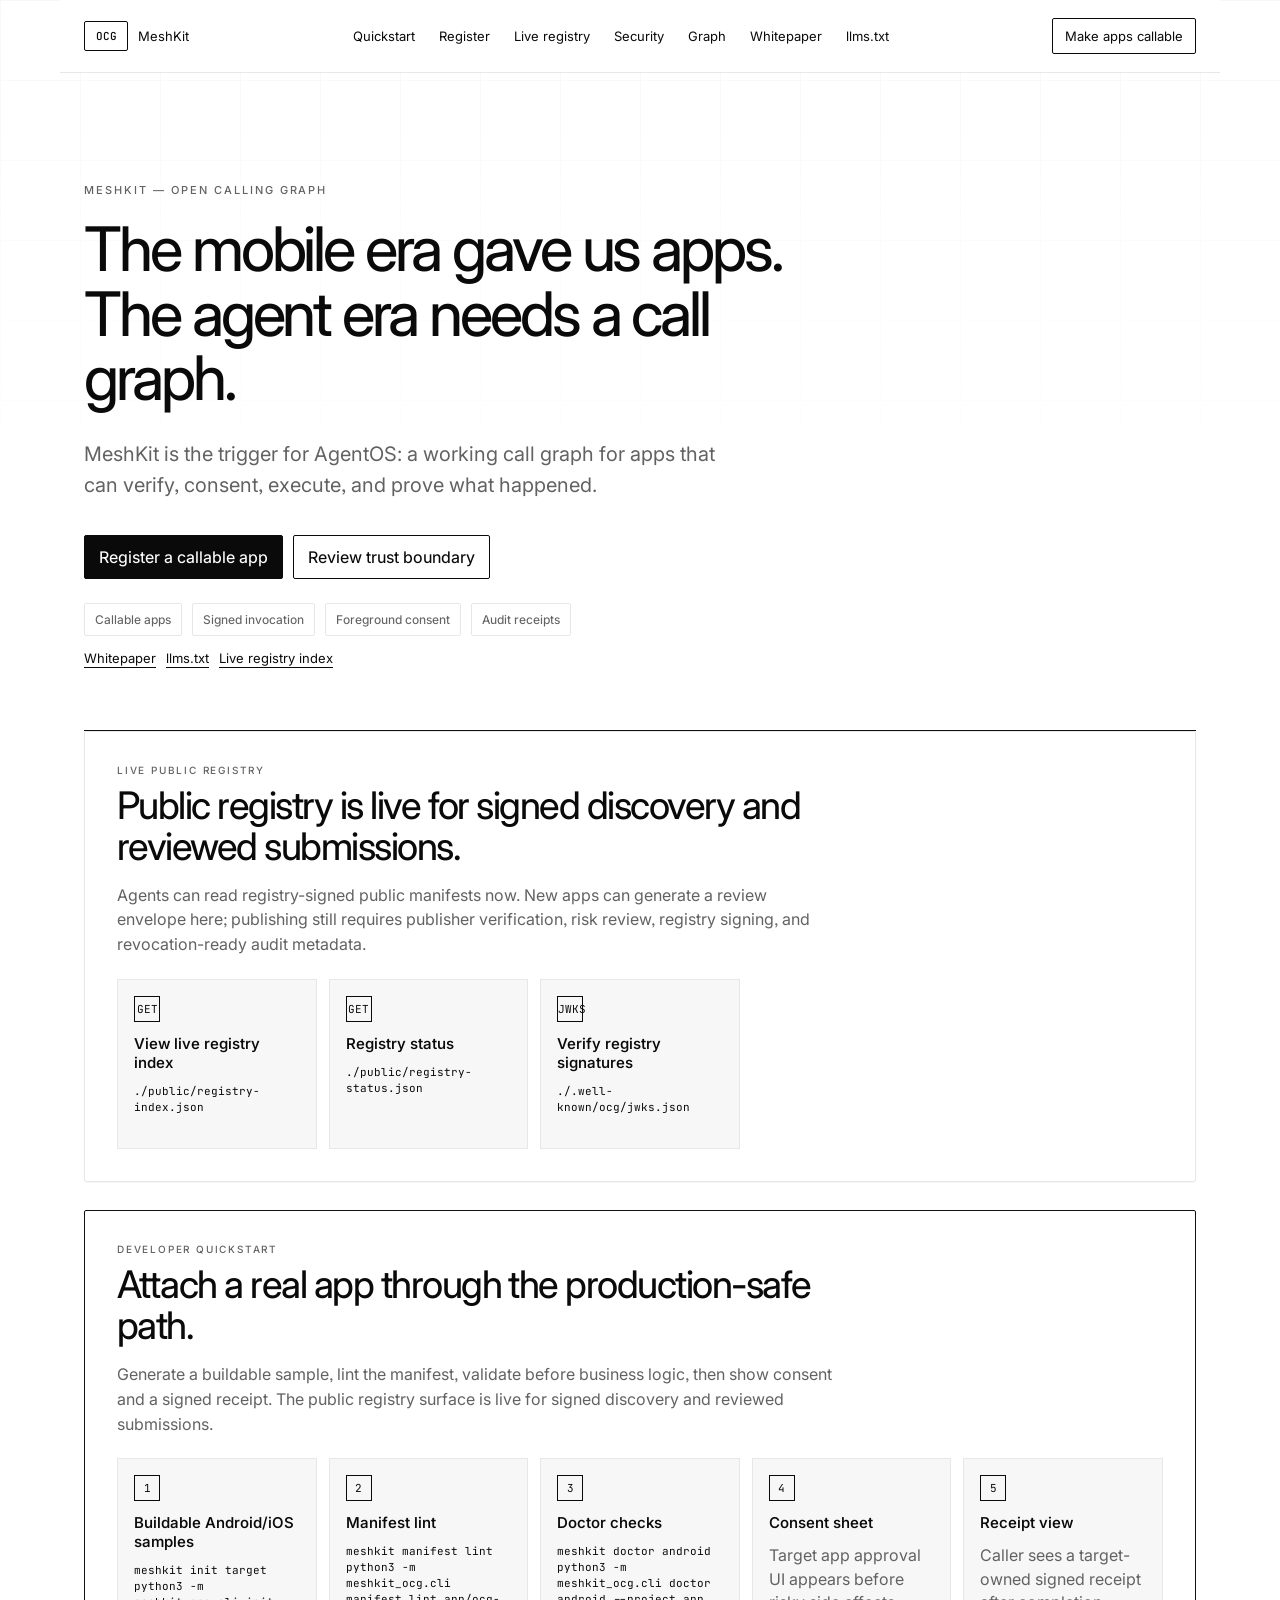
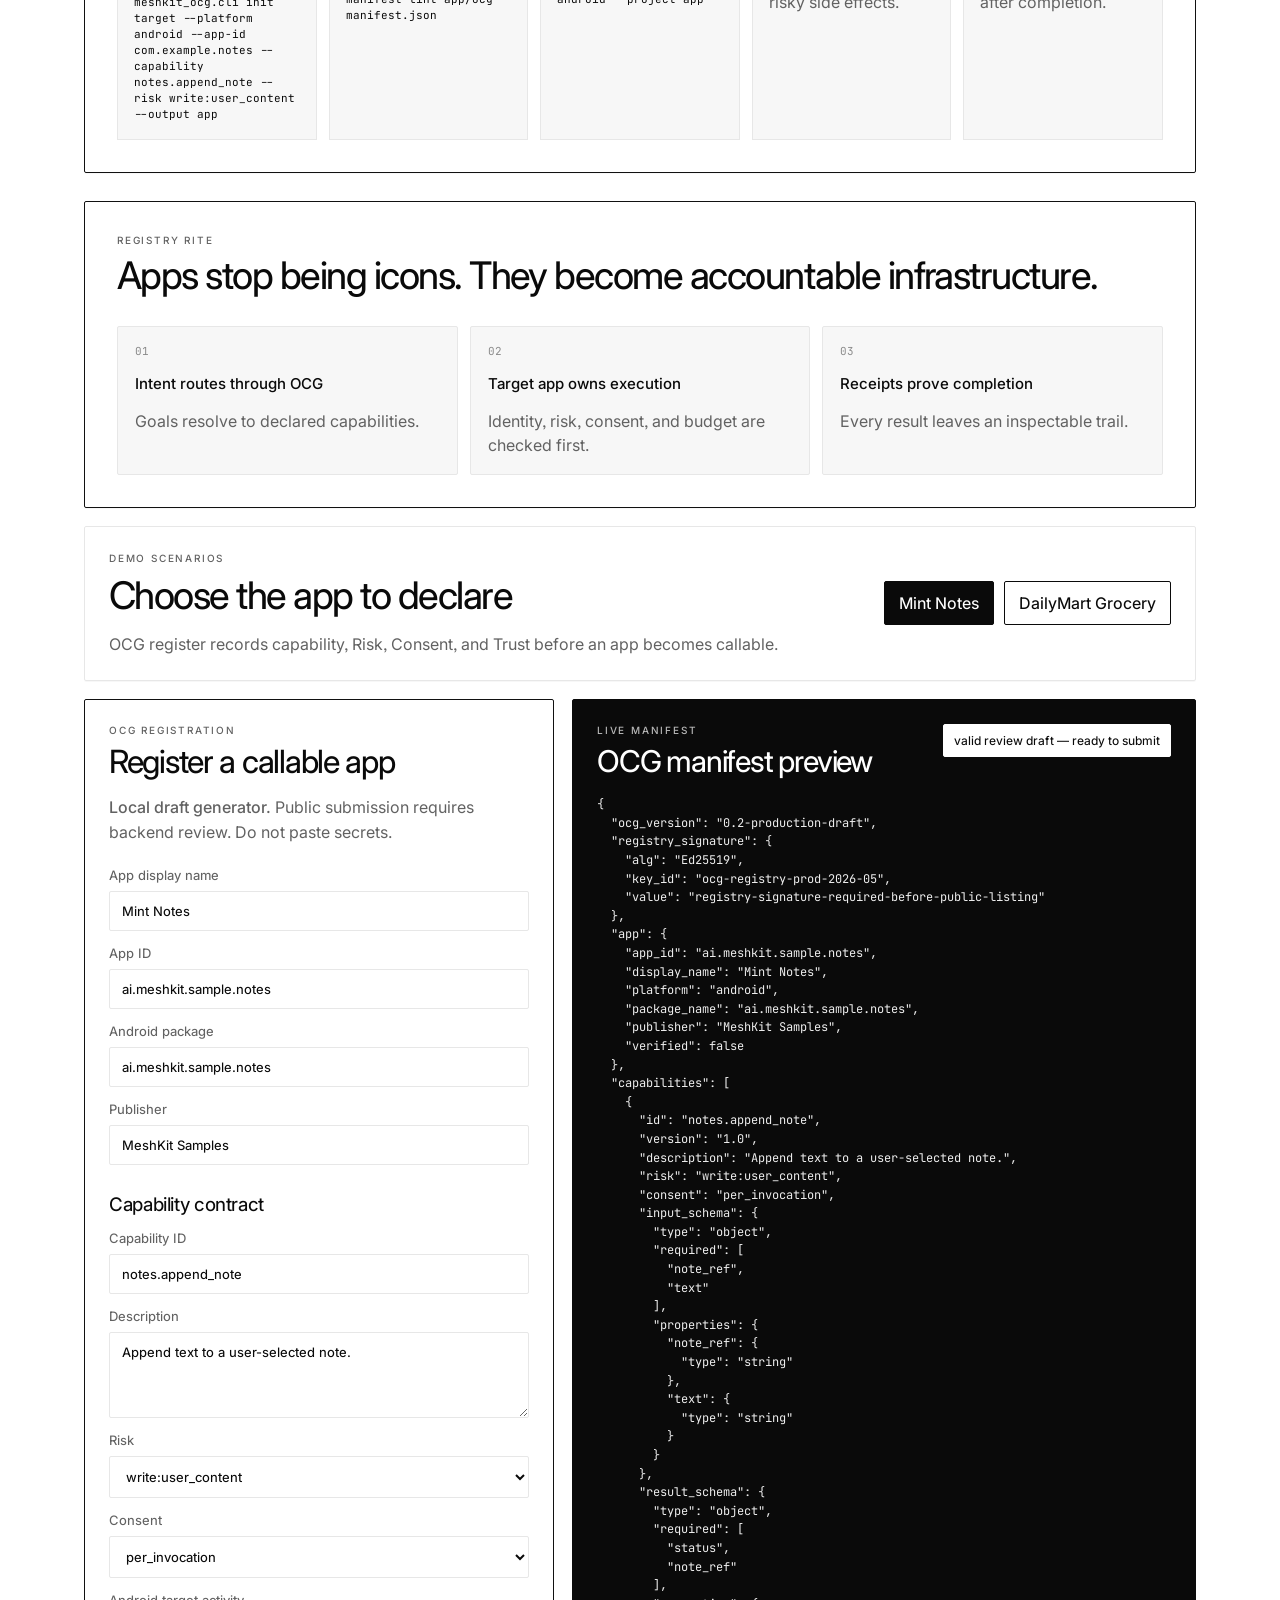
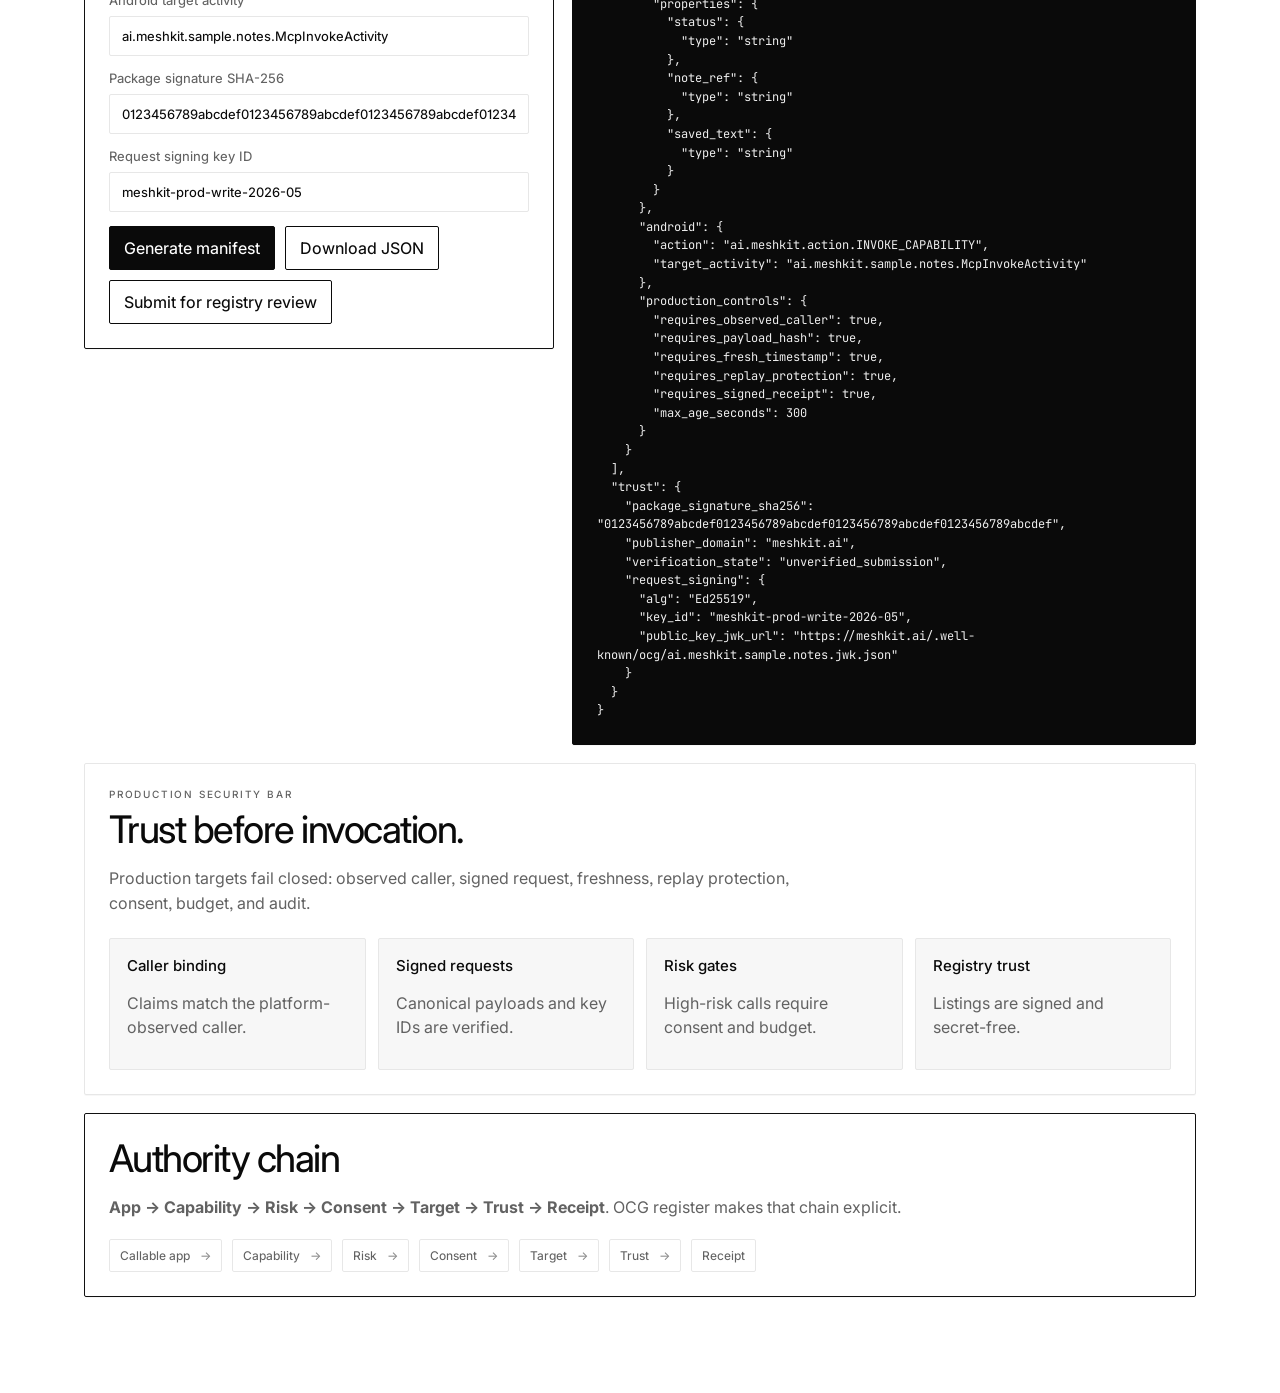
==== index.html @ a6827f31 "site: publish Open Calling Graph registry" ====
<!doctype html>
<html lang="en">
<head>
  <meta charset="utf-8" />
  <meta name="viewport" content="width=device-width, initial-scale=1" />
  <title>Open Calling Graph • MeshKit</title>
  <link rel="preconnect" href="https://fonts.googleapis.com" />
  <link rel="preconnect" href="https://fonts.gstatic.com" crossorigin />
  <link href="https://fonts.googleapis.com/css2?family=Inter:wght@300;400;500;600;700;800&family=JetBrains+Mono:wght@400;500;600&display=swap" rel="stylesheet" />
  <link rel="stylesheet" href="./style.css?v=sacred-bw-3" />
</head>
<body data-scenario="notes">
  <div class="meshGlow meshGlowA"></div>
  <div class="meshGlow meshGlowB"></div>

  <header class="nav">
    <a class="brand" href="#top" aria-label="MeshKit home"><span class="mark">OCG</span><span>MeshKit</span></a>
    <nav aria-label="Primary navigation">
      <a href="#quickstart">Quickstart</a>
      <a href="#register">Register</a>
      <a href="#live-registry">Live registry</a>
      <a href="#security">Security</a>
      <a href="#graph">Graph</a>
      <a href="./whitepaper.html">Whitepaper</a>
      <a href="./llms.txt">llms.txt</a>
    </nav>
    <a class="navCta" href="#register">Make apps callable</a>
  </header>

  <main id="top">
    <section class="hero">
      <p class="eyebrow">MeshKit — Open Calling Graph</p>
      <h1>The mobile era gave us apps. The agent era needs a call graph.</h1>
      <p class="lede">MeshKit is the trigger for AgentOS: a working call graph for apps that can verify, consent, execute, and prove what happened.</p>
      <div class="heroActions">
        <a class="primaryCta" href="#register">Register a callable app</a>
        <a class="secondaryCta" href="#security">Review trust boundary</a>
      </div>
      <div class="heroPills" aria-label="Open Calling Graph promises">
        <span>Callable apps</span><span>Signed invocation</span><span>Foreground consent</span><span>Audit receipts</span>
      </div>
      <div class="publicFiles" aria-label="Public OCG artifacts">
        <a href="./whitepaper.html">Whitepaper</a>
        <a href="./llms.txt">llms.txt</a>
        <a href="./public/registry-index.json">Live registry index</a>
      </div>
    </section>

    <section class="card xl liveRegistry" id="live-registry">
      <div class="sectionHeader wide">
        <p class="eyebrow compact">Live public registry</p>
        <h2>Public registry is live for signed discovery and reviewed submissions.</h2>
        <p>Agents can read registry-signed public manifests now. New apps can generate a review envelope here; publishing still requires publisher verification, risk review, registry signing, and revocation-ready audit metadata.</p>
      </div>
      <div class="quickstart-grid">
        <article class="quickstart-card"><span class="code-pill">GET</span><strong>View live registry index</strong><code>./public/registry-index.json</code></article>
        <article class="quickstart-card"><span class="code-pill">GET</span><strong>Registry status</strong><code>./public/registry-status.json</code></article>
        <article class="quickstart-card"><span class="code-pill">JWKS</span><strong>Verify registry signatures</strong><code>./.well-known/ocg/jwks.json</code></article>
      </div>
    </section>

    <section class="card xl developerQuickstart" id="quickstart">
      <div class="sectionHeader wide">
        <p class="eyebrow compact">Developer quickstart</p>
        <h2>Attach a real app through the production-safe path.</h2>
        <p>Generate a buildable sample, lint the manifest, validate before business logic, then show consent and a signed receipt. The public registry surface is live for signed discovery and reviewed submissions.</p>
      </div>
      <div class="quickstart-grid">
        <article class="quickstart-card"><span class="code-pill">1</span><strong>Buildable Android/iOS samples</strong><code>meshkit init target
python3 -m meshkit_ocg.cli init target --platform android --app-id com.example.notes --capability notes.append_note --risk write:user_content --output app</code></article>
        <article class="quickstart-card"><span class="code-pill">2</span><strong>Manifest lint</strong><code>meshkit manifest lint
python3 -m meshkit_ocg.cli manifest lint app/ocg-manifest.json</code></article>
        <article class="quickstart-card"><span class="code-pill">3</span><strong>Doctor checks</strong><code>meshkit doctor android
python3 -m meshkit_ocg.cli doctor android --project app</code></article>
        <article class="quickstart-card"><span class="code-pill">4</span><strong>Consent sheet</strong><p>Target app approval UI appears before risky side effects.</p></article>
        <article class="quickstart-card"><span class="code-pill">5</span><strong>Receipt view</strong><p>Caller sees a target-owned signed receipt after completion.</p></article>
      </div>
    </section>

    <section class="thesis card xl" id="graph">
      <div>
        <p class="eyebrow compact">Registry rite</p>
        <h2>Apps stop being icons. They become accountable infrastructure.</h2>
      </div>
      <div class="thesisGrid">
        <article><span>01</span><strong>Intent routes through OCG</strong><p>Goals resolve to declared capabilities.</p></article>
        <article><span>02</span><strong>Target app owns execution</strong><p>Identity, risk, consent, and budget are checked first.</p></article>
        <article><span>03</span><strong>Receipts prove completion</strong><p>Every result leaves an inspectable trail.</p></article>
      </div>
    </section>

    <section class="scenario card" id="register">
      <div>
        <p class="eyebrow compact">Demo scenarios</p>
        <h2>Choose the app to declare</h2>
        <p>OCG register records capability, Risk, Consent, and Trust before an app becomes callable.</p>
      </div>
      <div class="scenarioActions" role="group" aria-label="Callable app scenarios">
        <button type="button" id="scenarioNotes">Mint Notes</button>
        <button type="button" id="scenarioGrocery">DailyMart Grocery</button>
      </div>
    </section>

    <section class="grid">
      <form class="card registryForm" id="registryForm">
        <div class="sectionHeader">
          <p class="eyebrow compact">OCG registration</p>
          <h2>Register a callable app</h2>
          <p class="formNote"><strong>Local draft generator.</strong> Public submission requires backend review. Do not paste secrets.</p>
        </div>
        <label>App display name <input id="displayName" value="Mint Notes" /></label>
        <label>App ID <input id="appId" value="ai.meshkit.sample.notes" /></label>
        <label>Android package <input id="packageName" value="ai.meshkit.sample.notes" /></label>
        <label>Publisher <input id="publisher" value="MeshKit Samples" /></label>

        <h3>Capability contract</h3>
        <label>Capability ID <input id="capabilityId" value="notes.append_note" /></label>
        <label>Description <textarea id="description">Append text to a user-selected note.</textarea></label>
        <label>Risk
          <select id="risk">
            <option>read:public</option>
            <option>read:user_content</option>
            <option selected>write:user_content</option>
            <option>send:external</option>
            <option>spend:money</option>
            <option>identity</option>
            <option>location</option>
          </select>
        </label>
        <label>Consent
          <select id="consent">
            <option>none</option>
            <option>first_use</option>
            <option selected>per_invocation</option>
            <option>budgeted_per_invocation</option>
            <option>always_deny</option>
          </select>
        </label>
        <label>Android target activity <input id="targetActivity" value="ai.meshkit.sample.notes.McpInvokeActivity" /></label>
        <label>Package signature SHA-256 <input id="signature" value="0123456789abcdef0123456789abcdef0123456789abcdef0123456789abcdef" /></label>
        <label>Request signing key ID <input id="keyId" value="meshkit-prod-2026-05" /></label>
        <div class="actions">
          <button type="button" id="generate">Generate manifest</button>
          <button type="button" id="download">Download JSON</button>
          <button type="button" id="submitReview">Submit for registry review</button>
        </div>
      </form>

      <aside class="card preview" id="manifest">
        <div class="previewHeader">
          <div>
            <p class="eyebrow compact">Live manifest</p>
            <h2>OCG manifest preview</h2>
          </div>
          <span id="statusBadge">valid draft</span>
        </div>
        <pre id="output" aria-live="polite"></pre>
      </aside>
    </section>

    <section class="card security" id="security">
      <div class="sectionHeader wide">
        <p class="eyebrow compact">Production security bar</p>
        <h2>Trust before invocation.</h2>
        <p>Production targets fail closed: observed caller, signed request, freshness, replay protection, consent, budget, and audit.</p>
      </div>
      <div class="securityGrid">
        <article><strong>Caller binding</strong><p>Claims match the platform-observed caller.</p></article>
        <article><strong>Signed requests</strong><p>Canonical payloads and key IDs are verified.</p></article>
        <article><strong>Risk gates</strong><p>High-risk calls require consent and budget.</p></article>
        <article><strong>Registry trust</strong><p>Listings are signed and secret-free.</p></article>
      </div>
    </section>

    <section class="card map">
      <h2>Authority chain</h2>
      <p><strong>App → Capability → Risk → Consent → Target → Trust → Receipt</strong>. OCG register makes that chain explicit.</p>
      <div class="chain">
        <span>Callable app</span><span>Capability</span><span>Risk</span><span>Consent</span><span>Target</span><span>Trust</span><span>Receipt</span>
      </div>
    </section>
  </main>
  <script src="./app.js"></script>
</body>
</html>
---- style.css ----
:root {
  --bg: #ffffff;
  --ink: #0a0a0a;
  --muted: #626262;
  --soft: #8a8a8a;
  --line: #e7e7e7;
  --line-strong: #111111;
  --surface: #ffffff;
  --surface-quiet: #f7f7f7;
  --focus: #111111;
}

* { box-sizing: border-box; }
html { scroll-behavior: smooth; }
body {
  margin: 0;
  min-height: 100vh;
  font-family: 'Inter', ui-sans-serif, system-ui, -apple-system, BlinkMacSystemFont, "Segoe UI", sans-serif;
  font-feature-settings: "cv01", "ss03", "kern";
  background: var(--bg);
  color: var(--ink);
}
body::before {
  content: "";
  position: fixed;
  inset: 0;
  pointer-events: none;
  background-image: linear-gradient(#f2f2f2 1px, transparent 1px), linear-gradient(90deg, #f2f2f2 1px, transparent 1px);
  background-size: 80px 80px;
  opacity: .55;
  mask-image: linear-gradient(to bottom, #000 0%, transparent 58%);
}
.meshGlow { display: none; }

.nav {
  position: sticky;
  top: 0;
  z-index: 20;
  display: flex;
  align-items: center;
  justify-content: space-between;
  gap: 24px;
  max-width: 1160px;
  margin: 0 auto;
  padding: 18px 24px;
  background: rgba(255,255,255,.92);
  border-bottom: 1px solid var(--line);
  backdrop-filter: blur(18px);
}
.brand, .nav a { color: var(--ink); text-decoration: none; font-size: 13px; font-weight: 400; }
.brand { display: flex; align-items: center; gap: 10px; }
.mark {
  display: inline-grid;
  place-items: center;
  height: 30px;
  min-width: 44px;
  border: 1px solid var(--ink);
  border-radius: 2px;
  background: #fff;
  color: var(--ink);
  font-family: 'JetBrains Mono', monospace;
  font-size: 11px;
  font-weight: 500;
}
.nav nav { display: flex; gap: 24px; }
.navCta { padding: 9px 12px; border: 1px solid var(--ink); border-radius: 2px; background: #fff; }

main { max-width: 1160px; margin: 0 auto; padding: 58px 24px 96px; position: relative; z-index: 1; }
.hero { min-height: 560px; display: grid; align-content: center; padding: 52px 0 64px; border-bottom: 1px solid var(--line-strong); }
.eyebrow { color: var(--muted); text-transform: uppercase; letter-spacing: .18em; font-weight: 500; font-size: 11px; margin: 0 0 20px; }
.eyebrow.compact { margin: 0 0 9px; font-size: 10px; }
h1 { max-width: 760px; font-size: clamp(36px, 4.8vw, 62px); line-height: 1.05; margin: 0; letter-spacing: -.05em; font-weight: 450; }
h2 { margin: 0; font-size: clamp(24px, 3vw, 38px); line-height: 1.08; letter-spacing: -.04em; font-weight: 450; }
h3 { margin: 28px 0 12px; color: var(--ink); letter-spacing: -.02em; font-weight: 450; }
.lede { max-width: 640px; font-size: clamp(17px, 1.7vw, 20px); line-height: 1.55; color: var(--muted); margin: 28px 0 0; }
.heroActions, .actions, .scenarioActions, .heroPills, .chain, .publicFiles { display: flex; flex-wrap: wrap; gap: 10px; }
.heroActions { margin-top: 34px; }
.primaryCta, .secondaryCta, button {
  border: 1px solid var(--ink);
  border-radius: 2px;
  padding: 11px 14px;
  font: inherit;
  font-weight: 450;
  cursor: pointer;
  text-decoration: none;
}
.primaryCta, button { color: #fff; background: var(--ink); }
.secondaryCta, button + button { color: var(--ink); background: #fff; box-shadow: none; }
.heroPills { margin-top: 24px; max-width: 760px; }
.publicFiles { margin-top: 14px; }
.publicFiles a { color: var(--ink); font-size: 13px; font-weight: 400; text-decoration: underline; text-underline-offset: 4px; }
.heroPills span, .chain span, #statusBadge {
  border: 1px solid var(--line);
  background: var(--surface);
  color: var(--muted);
  border-radius: 2px;
  padding: 8px 10px;
  font-weight: 450;
  font-size: 12px;
}

.grid { display: grid; grid-template-columns: minmax(320px, 470px) 1fr; gap: 18px; align-items: start; margin-top: 18px; }
.card {
  background: var(--surface);
  border: 1px solid var(--line);
  border-radius: 2px;
  padding: 24px;
  box-shadow: 0 1px 0 rgba(0,0,0,.03);
}
.card.xl { padding: 32px; }
.sectionHeader { margin-bottom: 22px; }
.sectionHeader.wide { max-width: 720px; }
.sectionHeader p:not(.eyebrow) { color: var(--muted); font-size: 16px; line-height: 1.55; }
.thesis { margin: 28px 0 18px; display: grid; gap: 30px; border-color: var(--line-strong); }
.developerQuickstart { margin: 28px 0 18px; border-color: var(--line-strong); }
.quickstart-grid { display: grid; grid-template-columns: repeat(5, 1fr); gap: 12px; }
.quickstart-card { min-height: 170px; padding: 16px; border: 1px solid var(--line); background: var(--surface-quiet); display: grid; gap: 12px; align-content: start; }
.quickstart-card strong { font-weight: 550; font-size: 15px; }
.quickstart-card p { margin: 0; color: var(--muted); line-height: 1.45; }
.quickstart-card code { white-space: pre-wrap; word-break: break-word; font-family: 'JetBrains Mono', ui-monospace, monospace; font-size: 11px; line-height: 1.45; color: var(--ink); }
.code-pill { width: 26px; height: 26px; display: inline-grid; place-items: center; border: 1px solid var(--ink); font-family: 'JetBrains Mono', monospace; font-size: 11px; }
.thesisGrid, .securityGrid { display: grid; grid-template-columns: repeat(3, 1fr); gap: 12px; }
.securityGrid { grid-template-columns: repeat(4, 1fr); }
.thesisGrid article, .securityGrid article {
  min-height: 132px;
  padding: 17px;
  border: 1px solid var(--line);
  border-radius: 2px;
  background: var(--surface-quiet);
}
.thesisGrid span { display: block; color: var(--soft); font-family: 'JetBrains Mono', monospace; font-size: 11px; margin-bottom: 16px; }
.thesisGrid strong, .securityGrid strong { display: block; color: var(--ink); font-size: 15px; font-weight: 500; margin-bottom: 8px; }
.thesisGrid p, .securityGrid p, .scenario p, .map p { color: var(--muted); line-height: 1.5; margin-bottom: 0; }
.scenario { display: flex; justify-content: space-between; gap: 20px; align-items: center; }
body[data-scenario="grocery"] #scenarioGrocery, body[data-scenario="notes"] #scenarioNotes { background: var(--ink); color: #fff; }
.registryForm { border-color: var(--line-strong); }
.registryForm h2 { font-size: 32px; }
.formNote strong { font-weight: 500; }
label { display: grid; gap: 8px; margin: 14px 0; color: var(--muted); font-weight: 450; font-size: 13px; }
input, textarea, select {
  width: 100%;
  border: 1px solid var(--line);
  border-radius: 2px;
  padding: 11px 12px;
  background: #fff;
  color: var(--ink);
  font: inherit;
  outline: none;
}
input:focus, textarea:focus, select:focus { border-color: var(--focus); box-shadow: 0 0 0 2px #fff, 0 0 0 4px var(--focus); }
textarea { min-height: 86px; resize: vertical; }
.preview { min-height: 740px; background: #0a0a0a; color: #fff; border-color: #0a0a0a; }
.preview .eyebrow, .preview p { color: #b8b8b8; }
.previewHeader { display: flex; justify-content: space-between; gap: 14px; align-items: start; }
.preview h2 { font-size: 30px; color: #fff; }
.preview #statusBadge { background: #fff; color: #0a0a0a; border-color: #fff; }
.preview pre { white-space: pre-wrap; word-break: break-word; font-family: 'JetBrains Mono', ui-monospace, monospace; font-size: 12px; color: #eeeeee; line-height: 1.55; margin: 18px 0 0; }
.security { margin-top: 18px; }
.map { margin-top: 18px; border-color: var(--line-strong); }
.chain { margin-top: 20px; }
.chain span { position: relative; }
.chain span:not(:last-child)::after { content: "→"; color: var(--soft); margin-left: 10px; }
.paperMain { max-width: 920px; }
.paper { padding: 70px 0 96px; }
.paper h1 { max-width: 760px; }
.paper section { padding: 38px 0; border-top: 1px solid var(--line); }
.paper section:first-of-type { margin-top: 48px; border-top-color: var(--line-strong); }
.paper p, .paper li { color: var(--muted); font-size: 17px; line-height: 1.65; }
.paper ul { margin: 18px 0 0; padding-left: 20px; }
.paper li + li { margin-top: 8px; }
.paperCode {
  margin: 22px 0;
  padding: 22px;
  border: 1px solid var(--line-strong);
  border-radius: 2px;
  background: #0a0a0a;
  color: #fff;
  font-family: 'JetBrains Mono', ui-monospace, monospace;
  font-size: 14px;
  line-height: 1.7;
}
.paperFooter { display: flex; gap: 18px; padding-top: 36px; border-top: 1px solid var(--line-strong); }
.paperFooter a { color: var(--ink); text-decoration: underline; text-underline-offset: 4px; font-size: 14px; }
@media (max-width: 920px) {
  .nav nav { display: none; }
  .grid, .thesisGrid, .securityGrid, .quickstart-grid { grid-template-columns: 1fr; }
  .scenario { display: grid; }
  .hero { min-height: auto; }
}
@media (max-width: 560px) {
  main { padding-inline: 16px; }
  .nav { padding-inline: 16px; }
  .navCta { display: none; }
  h1 { font-size: 40px; }
}
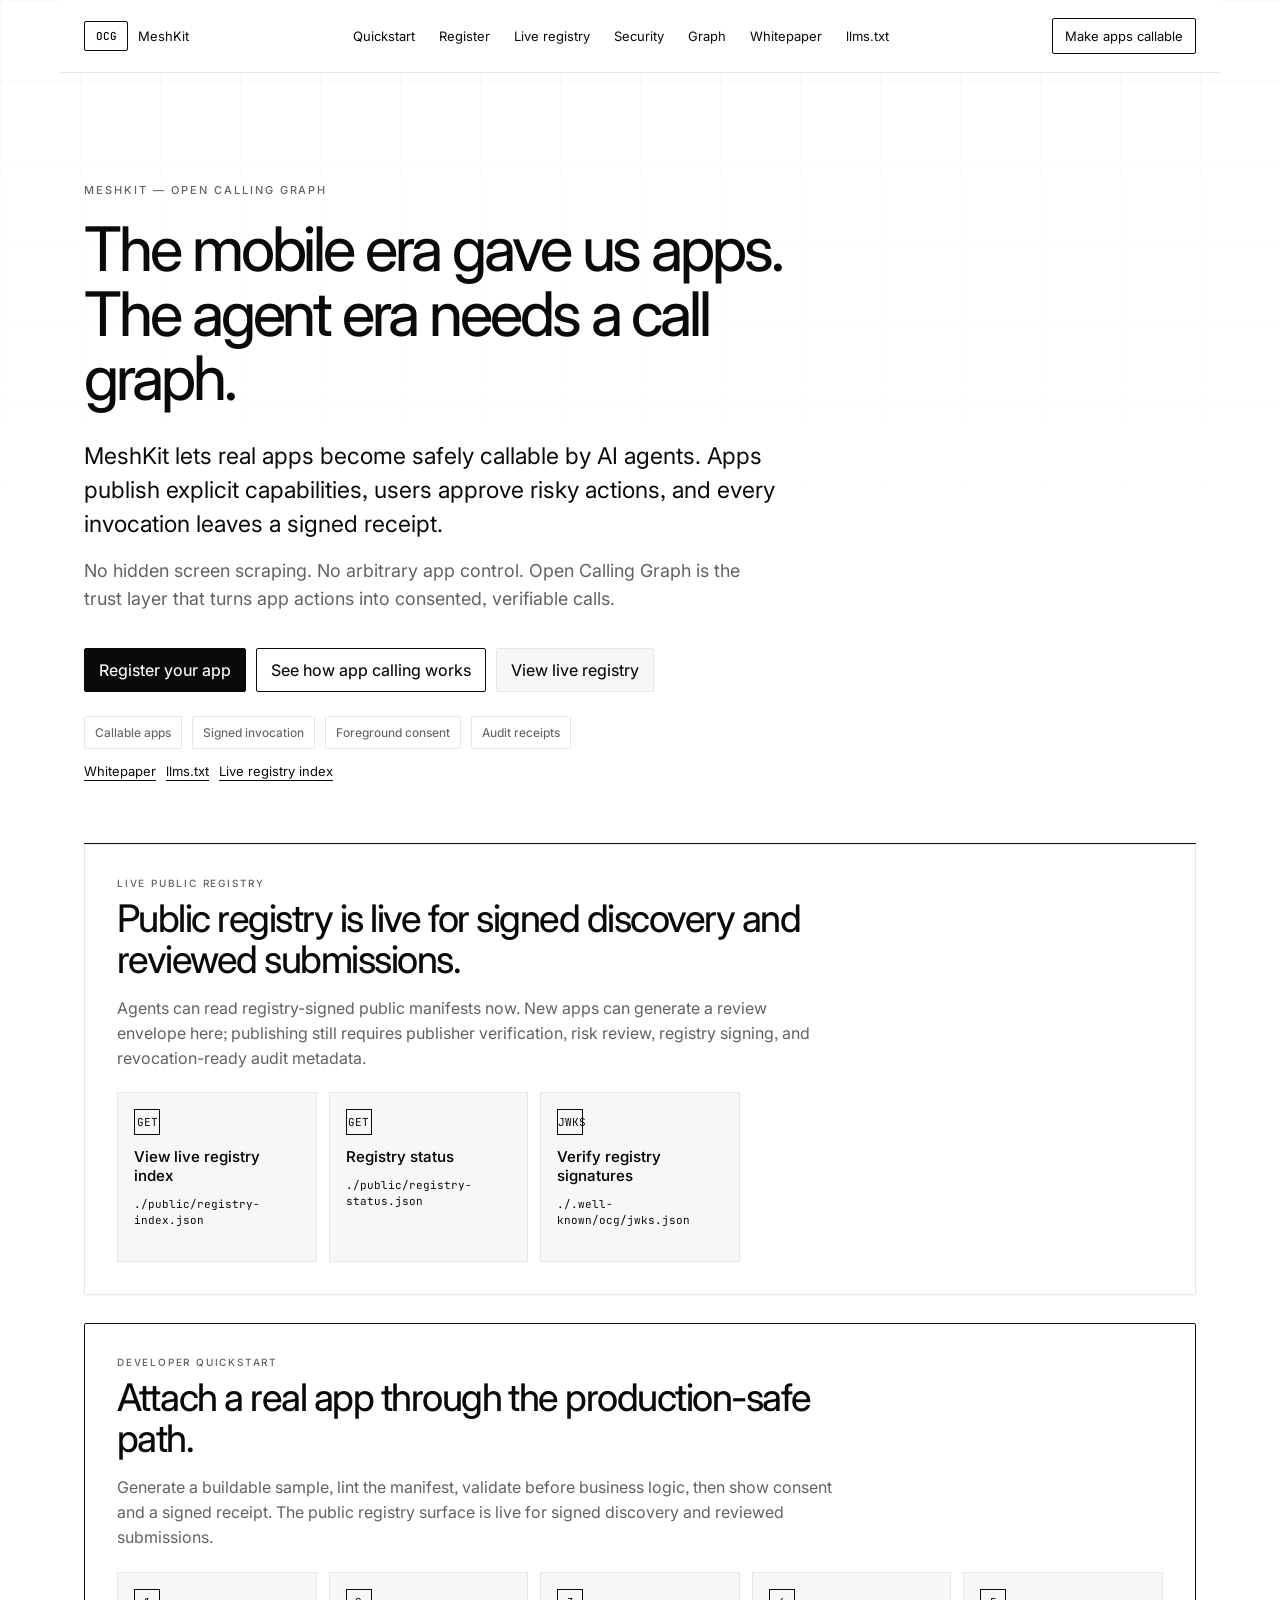
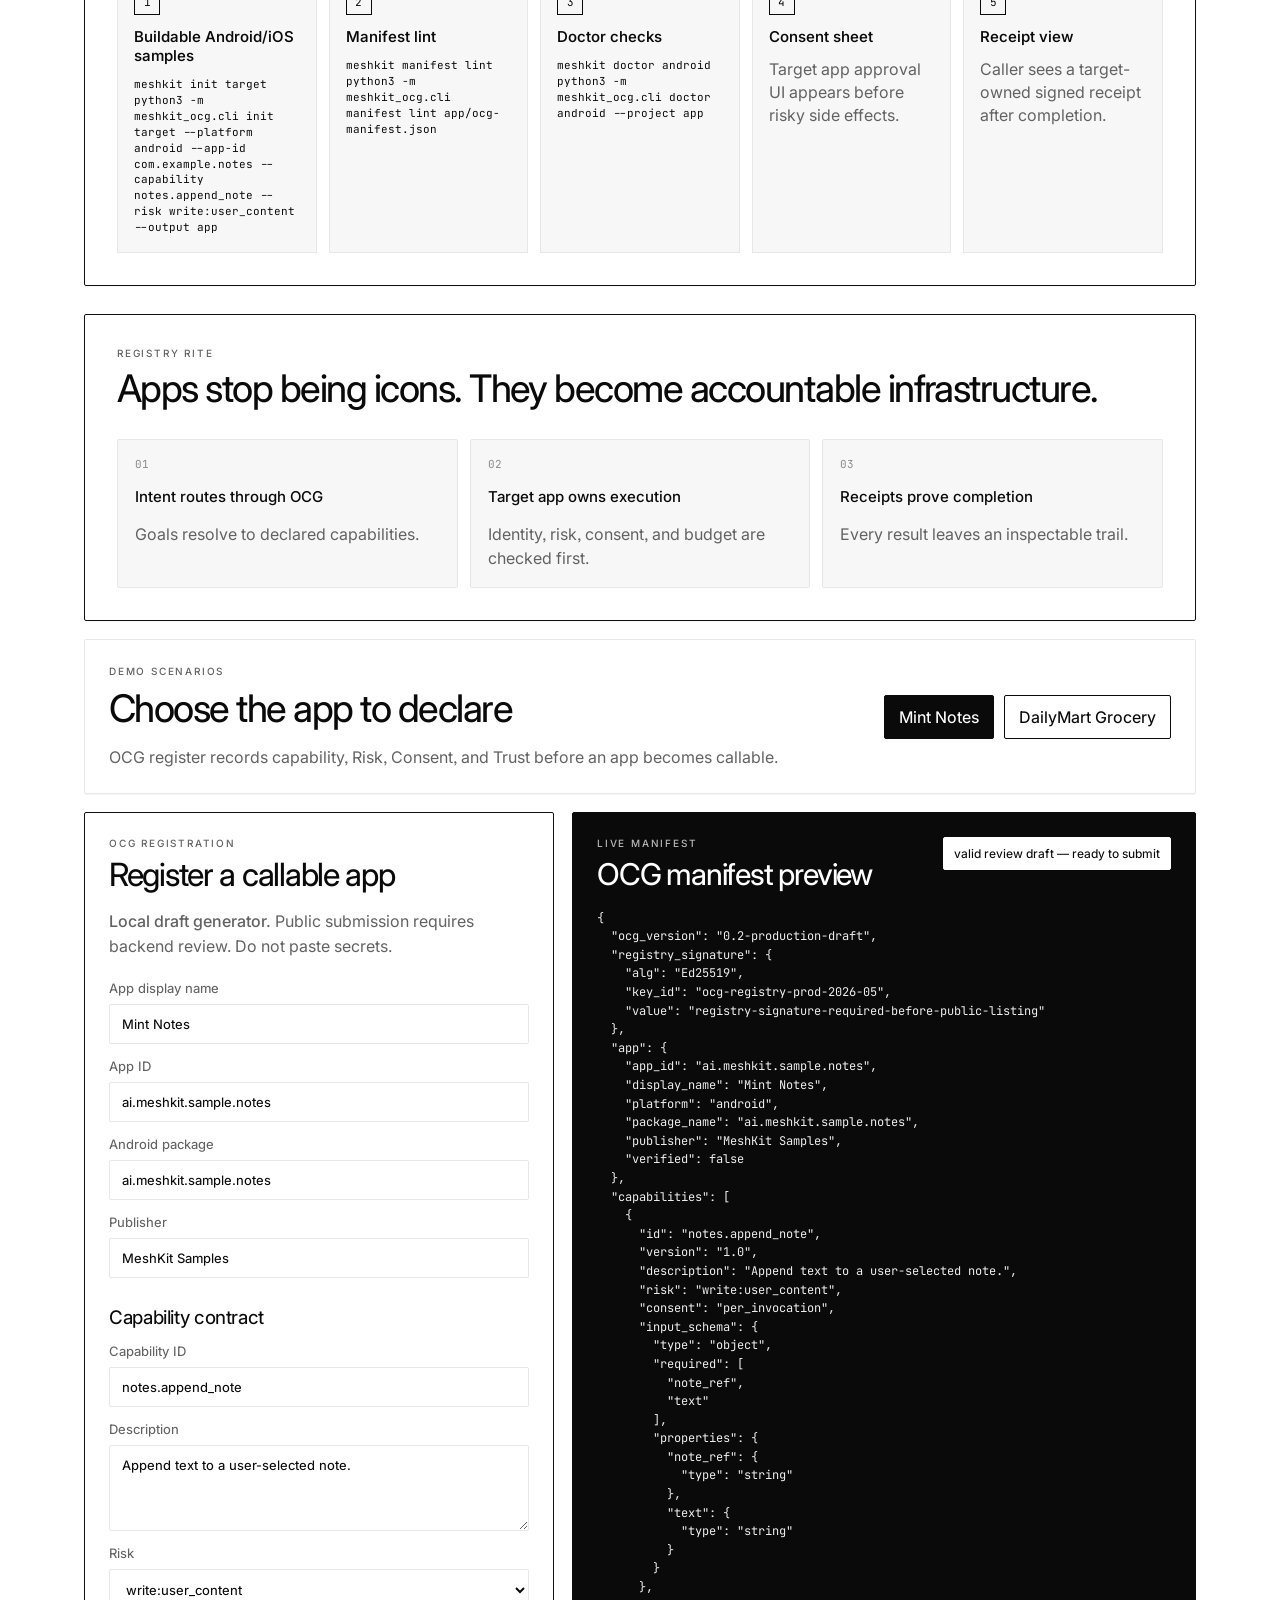
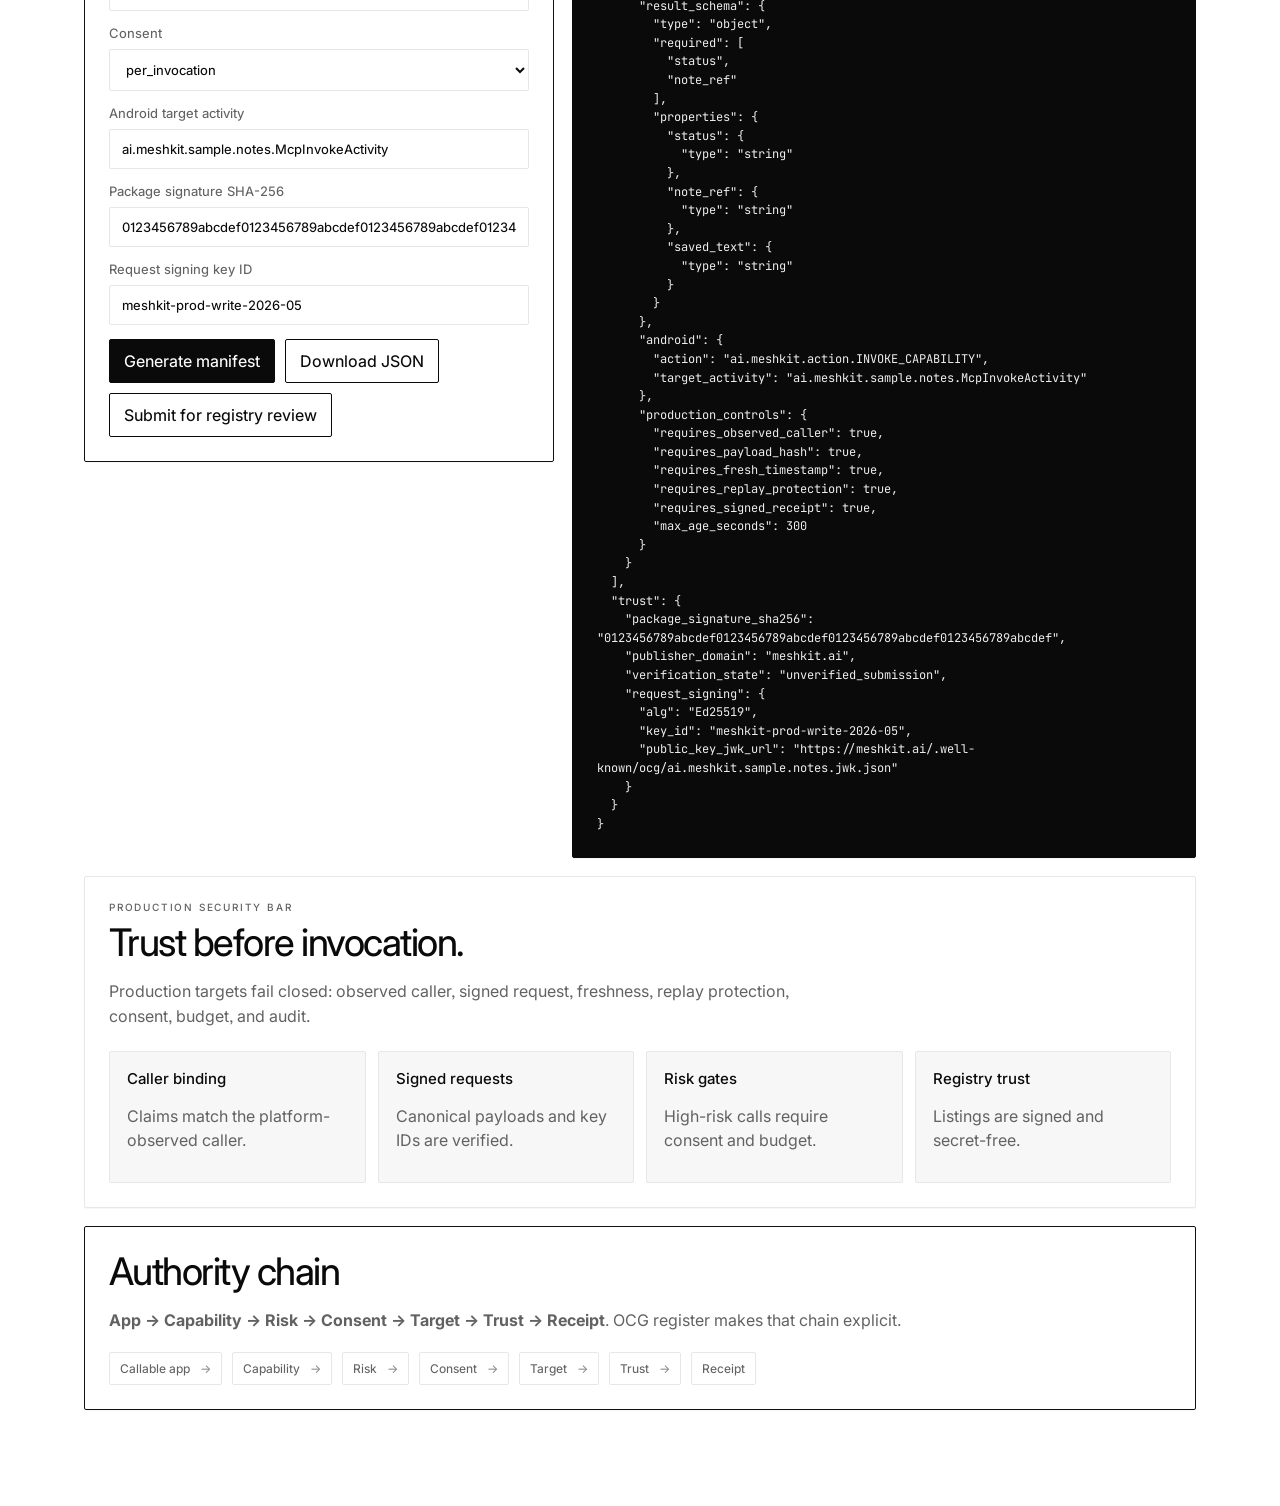
==== commit ce556eac: "site: clarify OCG homepage for first-time visitors" ====
--- a/index.html
+++ b/index.html
@@ -7,7 +7,7 @@
   <link rel="preconnect" href="https://fonts.googleapis.com" />
   <link rel="preconnect" href="https://fonts.gstatic.com" crossorigin />
   <link href="https://fonts.googleapis.com/css2?family=Inter:wght@300;400;500;600;700;800&family=JetBrains+Mono:wght@400;500;600&display=swap" rel="stylesheet" />
-  <link rel="stylesheet" href="./style.css?v=sacred-bw-3" />
+  <link rel="stylesheet" href="./style.css?v=plain-hero-1" />
 </head>
 <body data-scenario="notes">
   <div class="meshGlow meshGlowA"></div>
@@ -31,10 +31,12 @@
     <section class="hero">
       <p class="eyebrow">MeshKit — Open Calling Graph</p>
       <h1>The mobile era gave us apps. The agent era needs a call graph.</h1>
-      <p class="lede">MeshKit is the trigger for AgentOS: a working call graph for apps that can verify, consent, execute, and prove what happened.</p>
+      <p class="lede">MeshKit lets real apps become safely callable by AI agents. Apps publish explicit capabilities, users approve risky actions, and every invocation leaves a signed receipt.</p>
+      <p class="plainPromise">No hidden screen scraping. No arbitrary app control. Open Calling Graph is the trust layer that turns app actions into consented, verifiable calls.</p>
       <div class="heroActions">
-        <a class="primaryCta" href="#register">Register a callable app</a>
-        <a class="secondaryCta" href="#security">Review trust boundary</a>
+        <a class="primaryCta" href="#register">Register your app</a>
+        <a class="secondaryCta" href="#graph">See how app calling works</a>
+        <a class="tertiaryCta" href="#live-registry">View live registry</a>
       </div>
       <div class="heroPills" aria-label="Open Calling Graph promises">
         <span>Callable apps</span><span>Signed invocation</span><span>Foreground consent</span><span>Audit receipts</span>
--- a/style.css
+++ b/style.css
@@ -72,10 +72,11 @@
 h1 { max-width: 760px; font-size: clamp(36px, 4.8vw, 62px); line-height: 1.05; margin: 0; letter-spacing: -.05em; font-weight: 450; }
 h2 { margin: 0; font-size: clamp(24px, 3vw, 38px); line-height: 1.08; letter-spacing: -.04em; font-weight: 450; }
 h3 { margin: 28px 0 12px; color: var(--ink); letter-spacing: -.02em; font-weight: 450; }
-.lede { max-width: 640px; font-size: clamp(17px, 1.7vw, 20px); line-height: 1.55; color: var(--muted); margin: 28px 0 0; }
+.lede { max-width: 720px; font-size: clamp(18px, 1.9vw, 23px); line-height: 1.48; color: var(--ink); margin: 28px 0 0; }
+.plainPromise { max-width: 690px; margin: 16px 0 0; color: var(--muted); font-size: clamp(15px, 1.4vw, 18px); line-height: 1.6; }
 .heroActions, .actions, .scenarioActions, .heroPills, .chain, .publicFiles { display: flex; flex-wrap: wrap; gap: 10px; }
 .heroActions { margin-top: 34px; }
-.primaryCta, .secondaryCta, button {
+.primaryCta, .secondaryCta, .tertiaryCta, button {
   border: 1px solid var(--ink);
   border-radius: 2px;
   padding: 11px 14px;
@@ -86,6 +87,7 @@
 }
 .primaryCta, button { color: #fff; background: var(--ink); }
 .secondaryCta, button + button { color: var(--ink); background: #fff; box-shadow: none; }
+.tertiaryCta { color: var(--ink); border-color: var(--line); background: var(--surface-quiet); }
 .heroPills { margin-top: 24px; max-width: 760px; }
 .publicFiles { margin-top: 14px; }
 .publicFiles a { color: var(--ink); font-size: 13px; font-weight: 400; text-decoration: underline; text-underline-offset: 4px; }
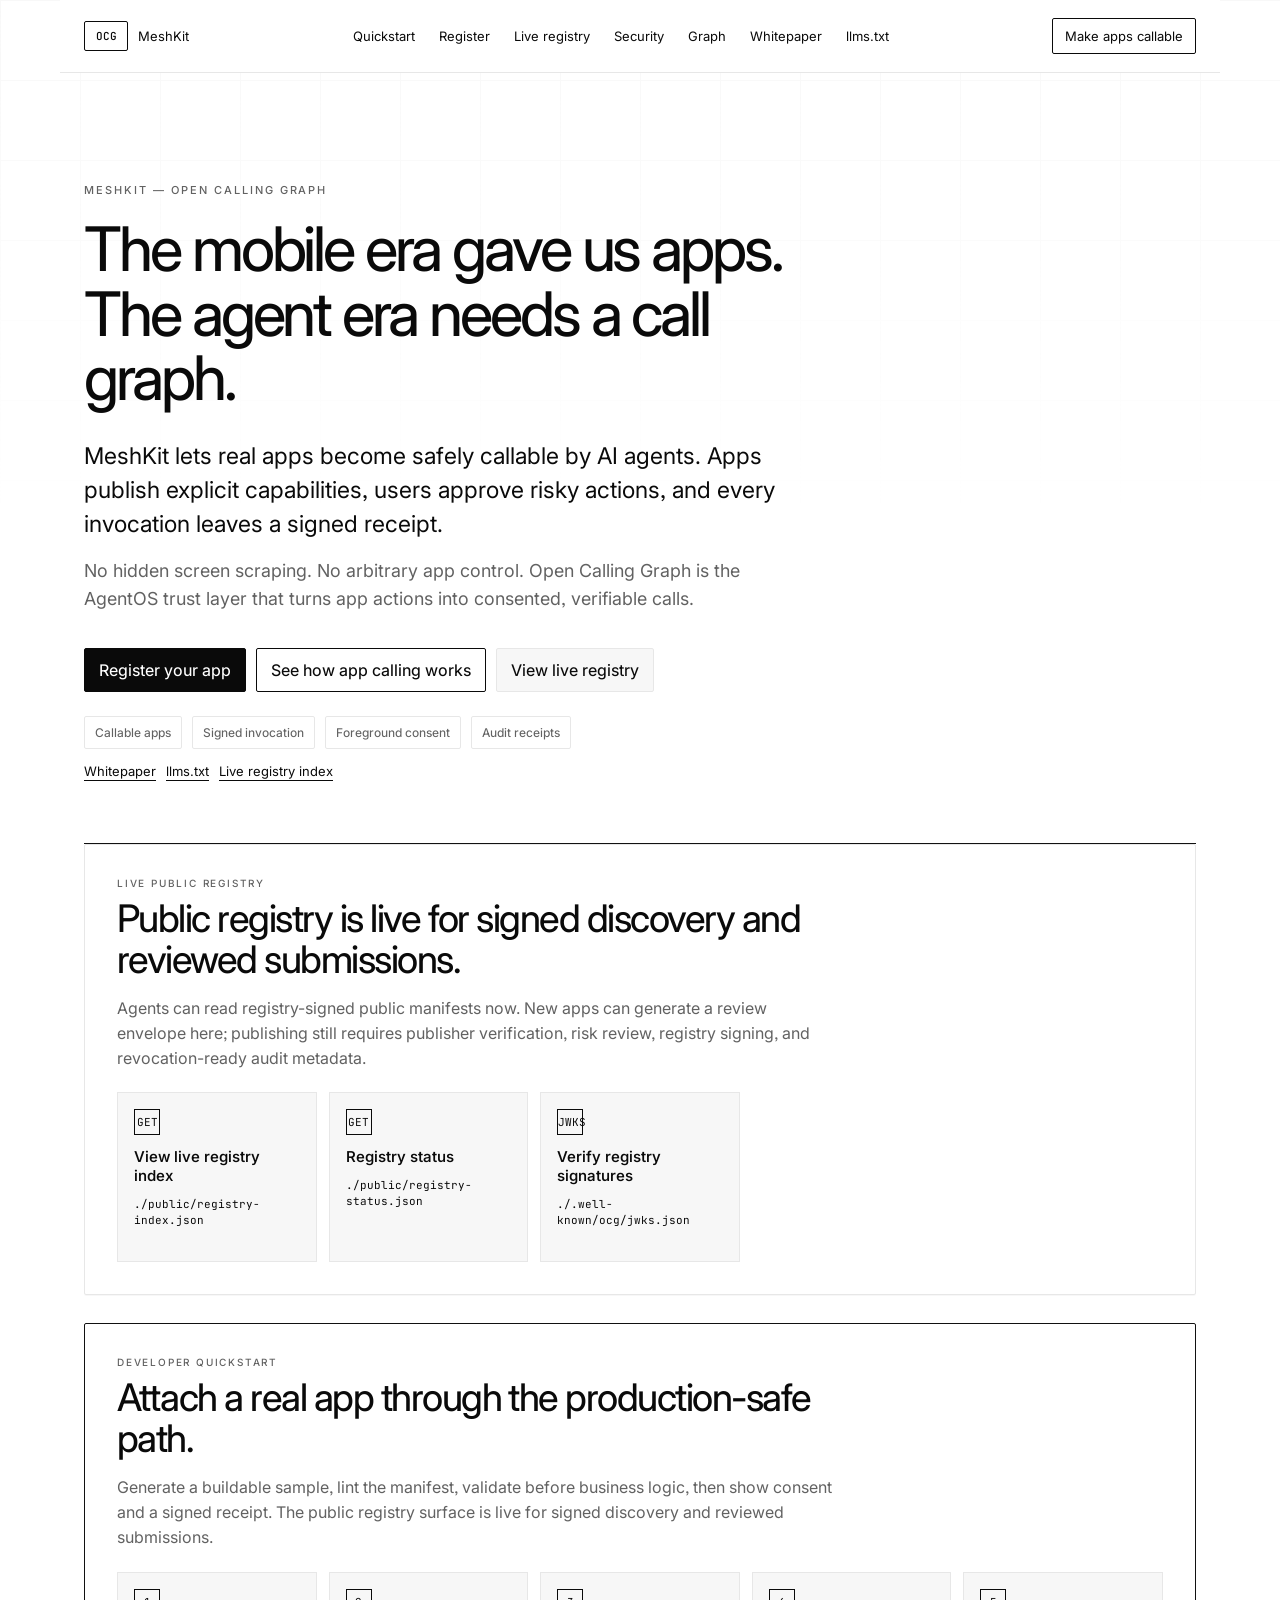
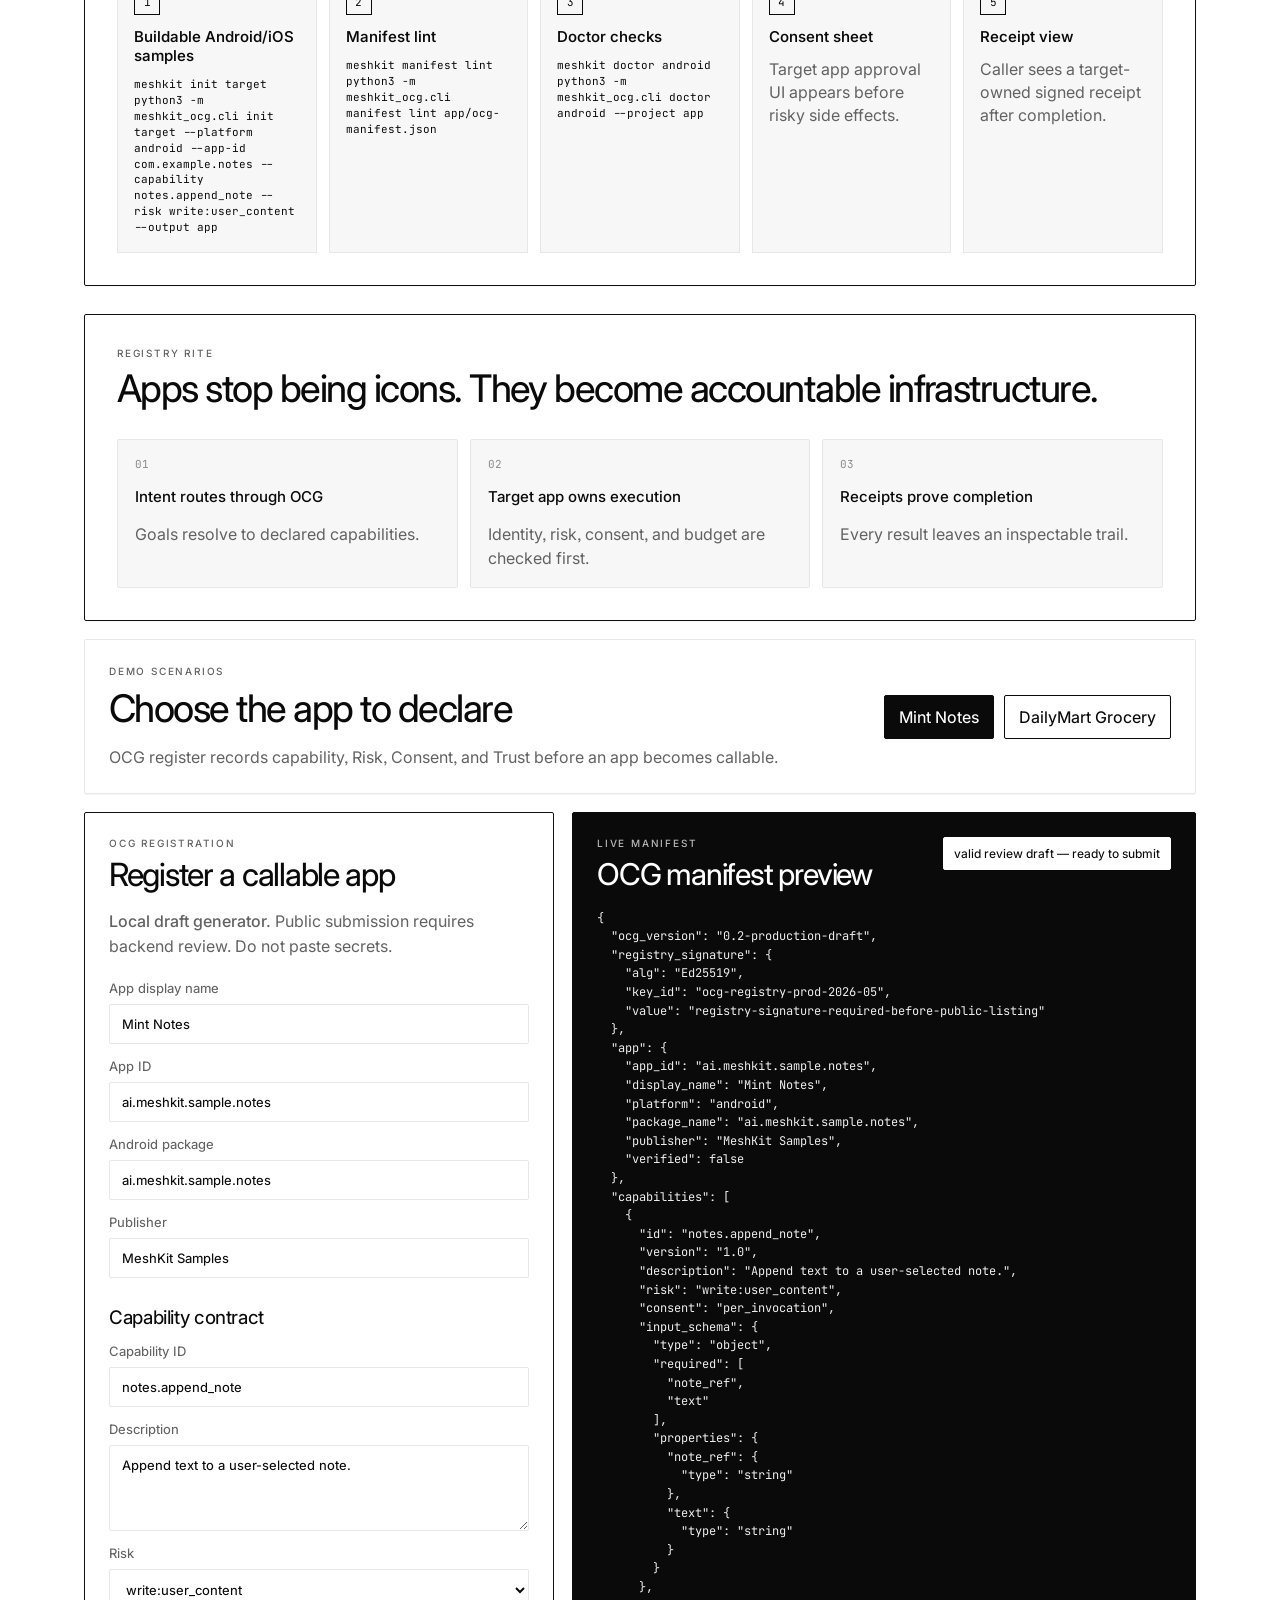
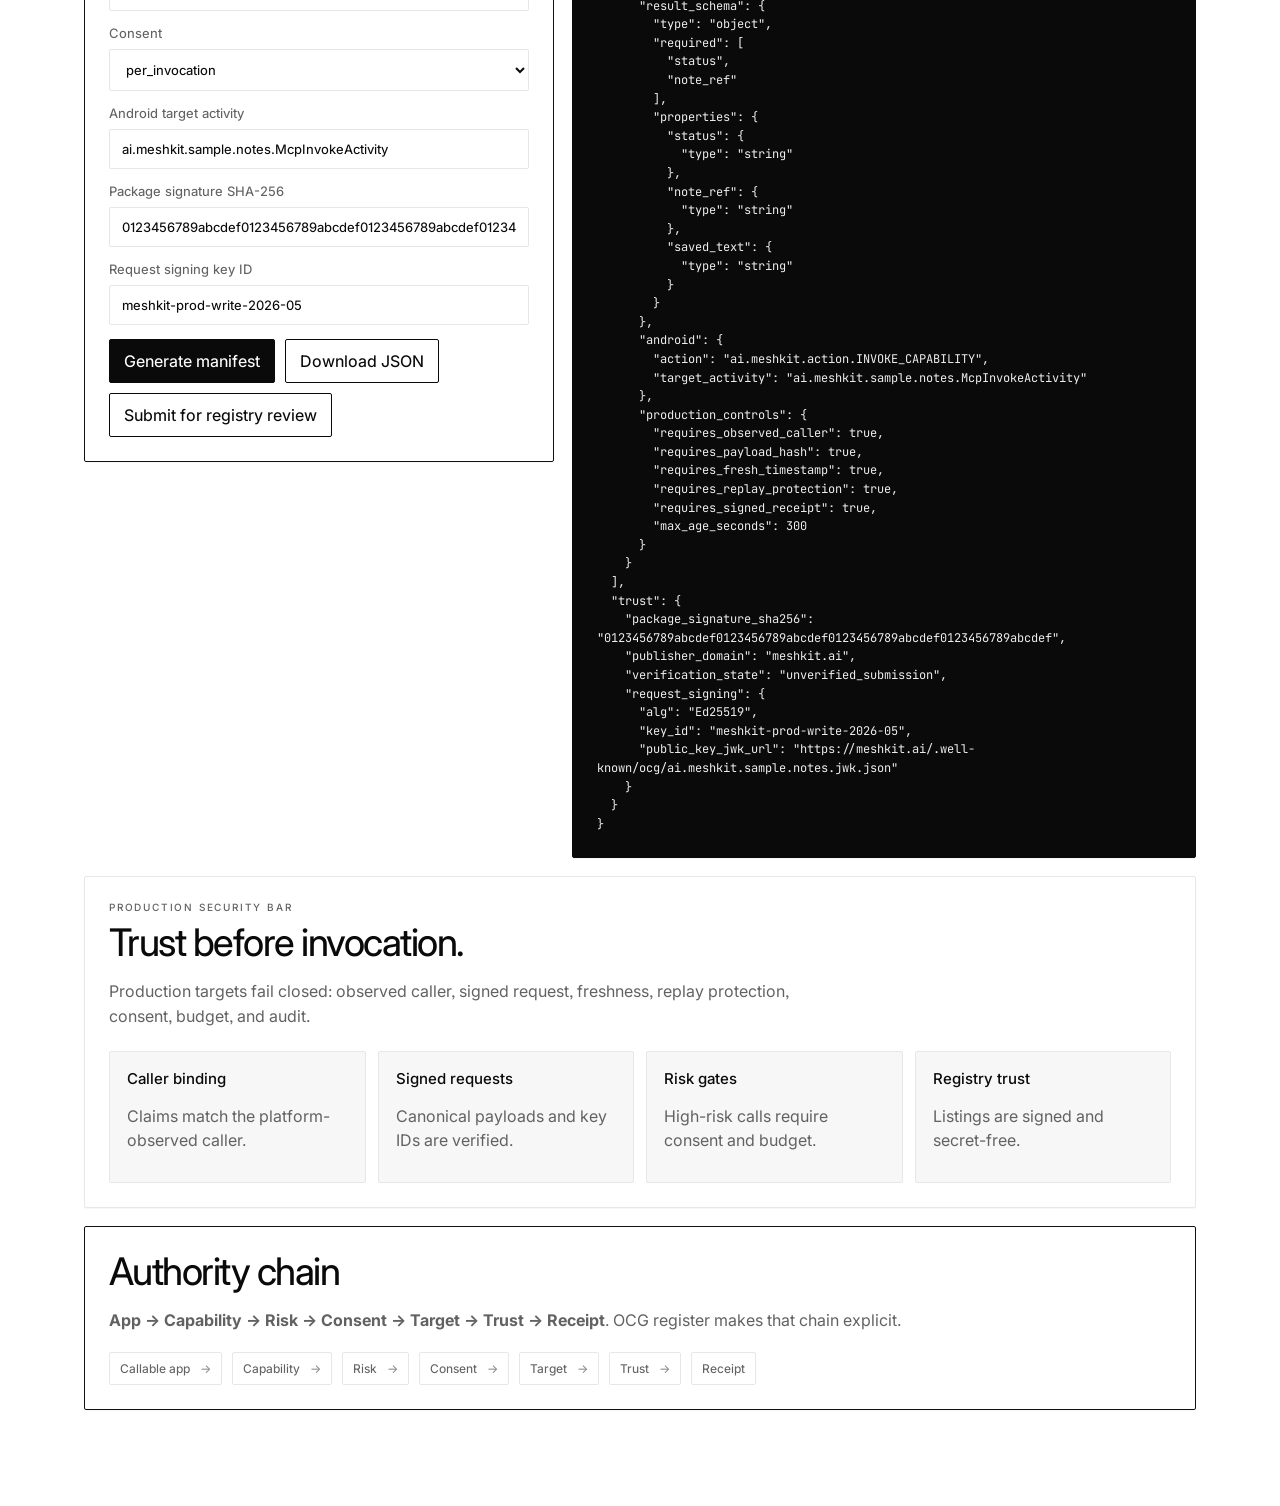
==== commit 82b10a1a: "site: keep AgentOS context in plain hero copy" ====
--- a/index.html
+++ b/index.html
@@ -32,7 +32,7 @@
       <p class="eyebrow">MeshKit — Open Calling Graph</p>
       <h1>The mobile era gave us apps. The agent era needs a call graph.</h1>
       <p class="lede">MeshKit lets real apps become safely callable by AI agents. Apps publish explicit capabilities, users approve risky actions, and every invocation leaves a signed receipt.</p>
-      <p class="plainPromise">No hidden screen scraping. No arbitrary app control. Open Calling Graph is the trust layer that turns app actions into consented, verifiable calls.</p>
+      <p class="plainPromise">No hidden screen scraping. No arbitrary app control. Open Calling Graph is the AgentOS trust layer that turns app actions into consented, verifiable calls.</p>
       <div class="heroActions">
         <a class="primaryCta" href="#register">Register your app</a>
         <a class="secondaryCta" href="#graph">See how app calling works</a>
